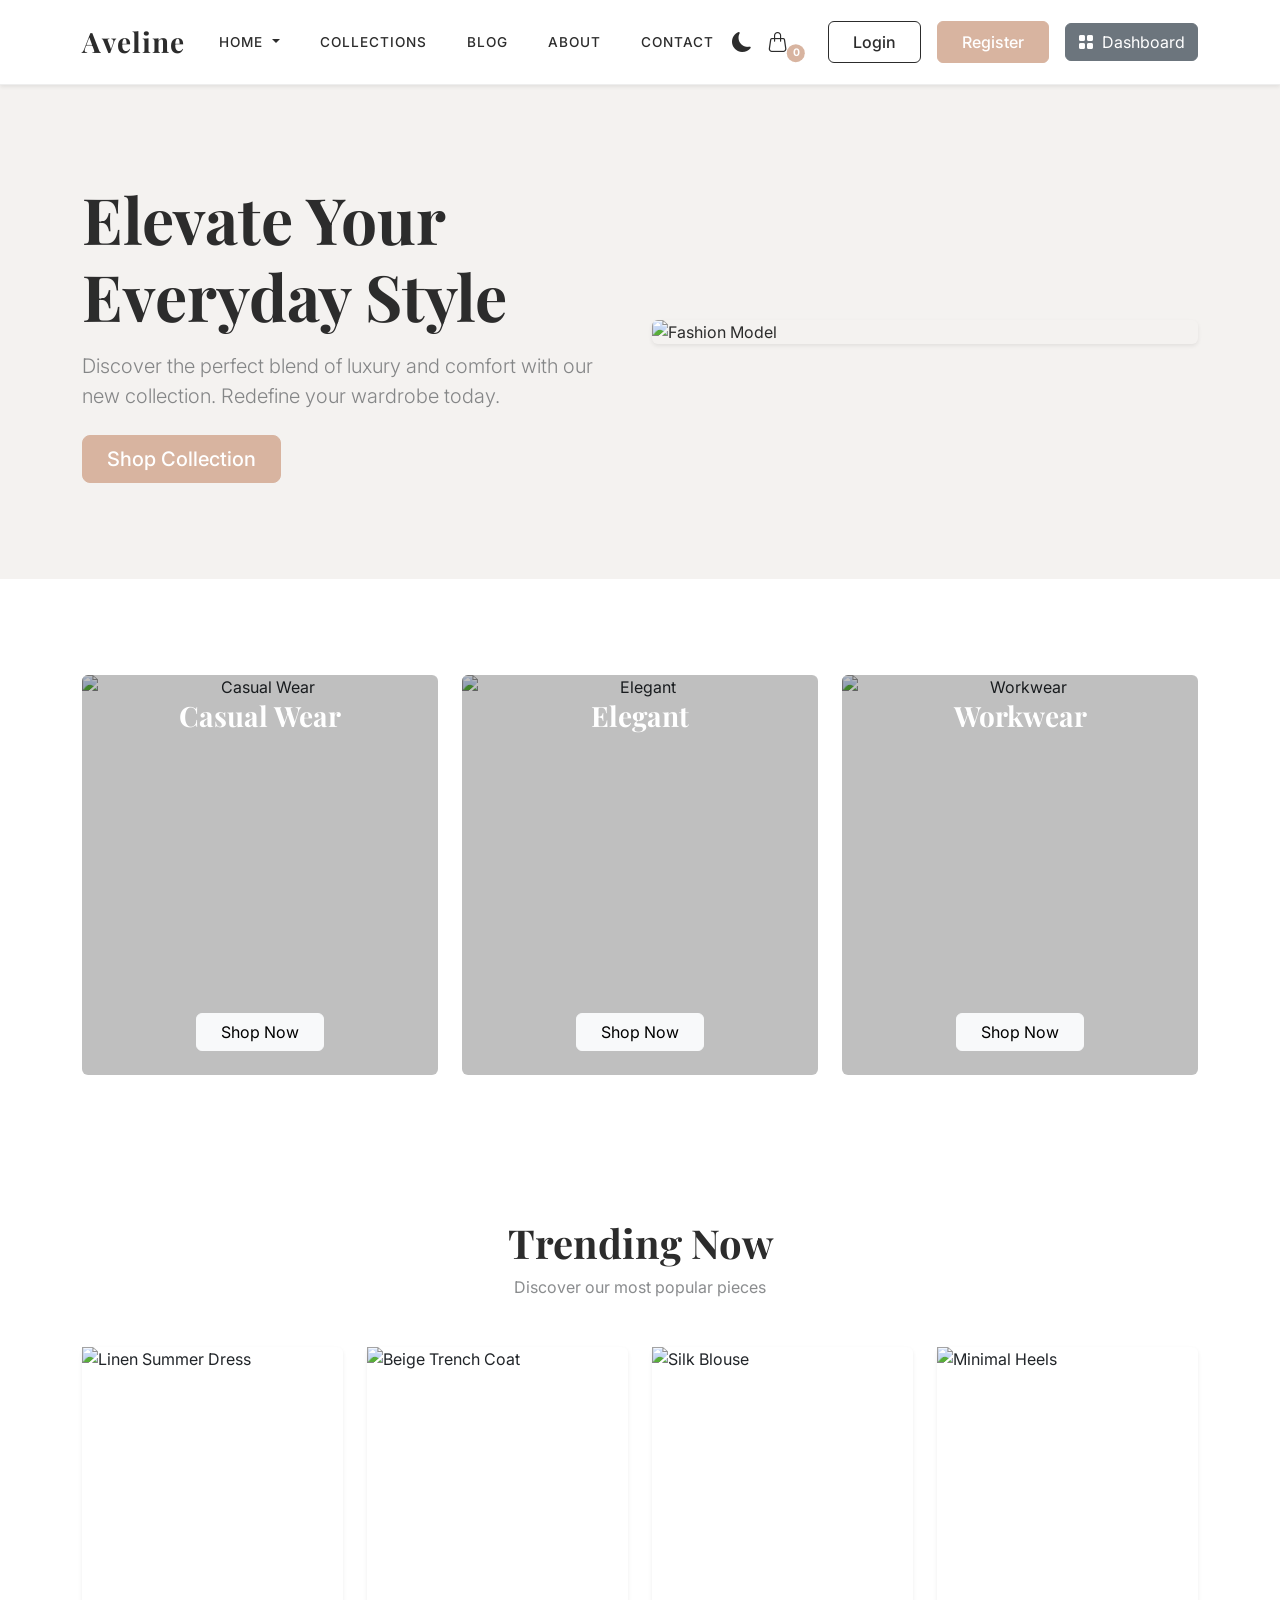
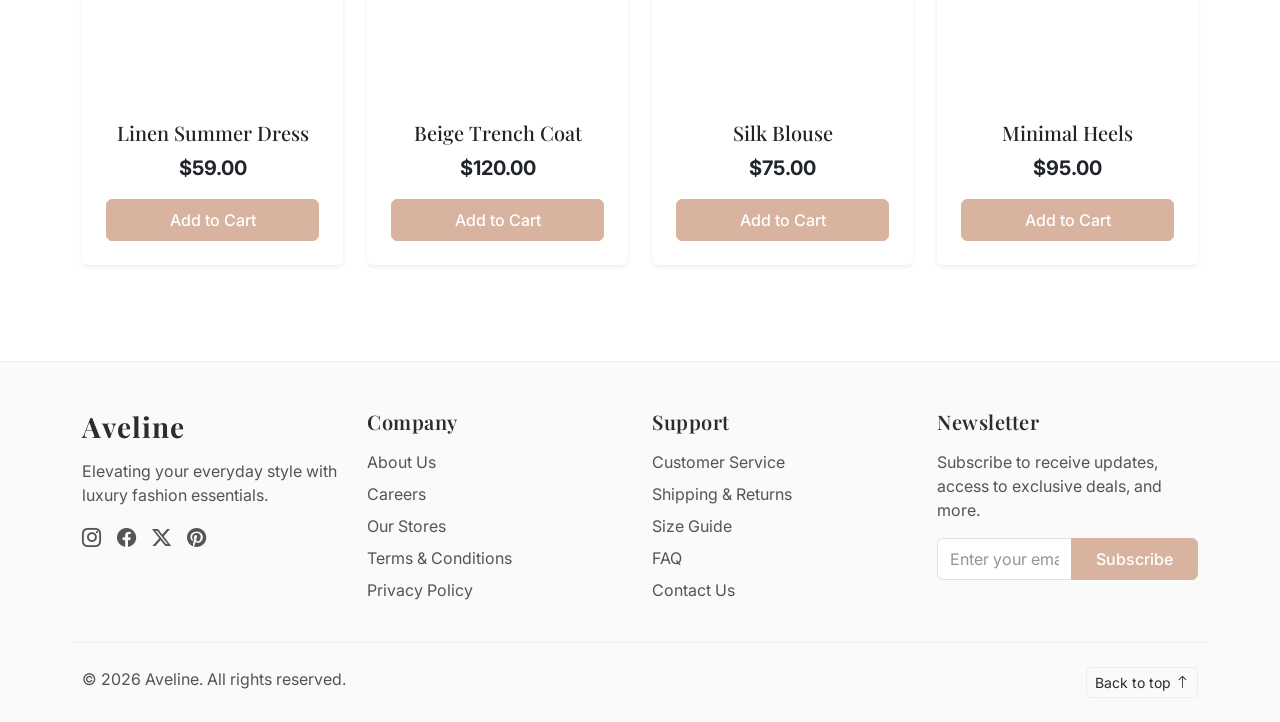
==== index.html @ f607dd6e "first commit" ====
<!DOCTYPE html>
<html lang="en">

<head>
    <meta charset="UTF-8">
    <meta name="viewport" content="width=device-width, initial-scale=1.0">
    <title>Aveline | Luxury Fashion</title>

    <!-- Google Fonts -->
    <link rel="preconnect" href="https://fonts.googleapis.com">
    <link rel="preconnect" href="https://fonts.gstatic.com" crossorigin>
    <link
        href="https://fonts.googleapis.com/css2?family=Playfair+Display:wght@400;600;700&family=Inter:wght@300;400;500;600&display=swap"
        rel="stylesheet">

    <!-- Bootstrap 5 CSS -->
    <link href="https://cdn.jsdelivr.net/npm/bootstrap@5.3.2/dist/css/bootstrap.min.css" rel="stylesheet">
    <!-- Bootstrap Icons -->
    <link rel="stylesheet" href="https://cdn.jsdelivr.net/npm/bootstrap-icons@1.11.1/font/bootstrap-icons.css">

    <!-- Custom CSS -->
    <link rel="stylesheet" href="assets/css/style.css">
</head>

<body>
    <!-- Offcanvas Menu (Mobile) -->
    <div class="offcanvas offcanvas-start" tabindex="-1" id="mobileMenu" aria-labelledby="mobileMenuLabel">
        <div class="offcanvas-header">
            <h5 class="offcanvas-title logo-text" id="mobileMenuLabel">Aveline</h5>
            <button type="button" class="btn-close offcanvas-close-btn" data-bs-dismiss="offcanvas"
                aria-label="Close"></button>
        </div>
        <div class="offcanvas-body">
            <ul class="navbar-nav mb-4">
                <li class="nav-item dropdown">
                    <a class="nav-link dropdown-toggle" href="#" id="homeDropdownMobile" role="button"
                        data-bs-toggle="dropdown" aria-expanded="false">
                        Home
                    </a>
                    <ul class="dropdown-menu border-0 shadow-sm" aria-labelledby="homeDropdownMobile">
                        <li><a class="dropdown-item" href="index.html">Home 1</a></li>
                        <li><a class="dropdown-item" href="home-2.html">Home 2</a></li>
                    </ul>
                </li>
                <li class="nav-item"><a class="nav-link" href="services.html">Collections</a></li>
                <li class="nav-item"><a class="nav-link" href="blog.html">Blog</a></li>
                <li class="nav-item"><a class="nav-link" href="about.html">About</a></li>
                <li class="nav-item"><a class="nav-link" href="contact.html">Contact</a></li>
            </ul>
            <div class="d-flex flex-column gap-3">
                <a href="login.html" class="btn btn-outline-primary w-100">Login</a>
                <a href="register.html" class="btn btn-primary w-100">Register</a>
                <a href="dashboard.html" class="btn btn-secondary w-100 mt-2"><i
                        class="bi bi-grid-fill me-2"></i>Dashboard</a>
            </div>
        </div>
    </div>

    <!-- Header System -->
    <header class="header-nav shadow-sm sticky-top">
        <!-- Desktop Navbar -->
        <nav class="navbar navbar-expand-lg d-none d-lg-flex py-3">
            <div class="container">
                <a class="navbar-brand logo-text" href="index.html">Aveline</a>

                <div class="collapse navbar-collapse justify-content-center">
                    <ul class="navbar-nav gap-4">
                        <li class="nav-item dropdown">
                            <a class="nav-link dropdown-toggle" href="#" id="homeDropdownDesktop" role="button"
                                data-bs-toggle="dropdown" aria-expanded="false">
                                Home
                            </a>
                            <ul class="dropdown-menu border-0 shadow-sm" aria-labelledby="homeDropdownDesktop">
                                <li><a class="dropdown-item" href="index.html">Home 1</a></li>
                                <li><a class="dropdown-item" href="home-2.html">Home 2</a></li>
                            </ul>
                        </li>
                        <li class="nav-item"><a class="nav-link" href="services.html">Collections</a></li>
                        <li class="nav-item"><a class="nav-link" href="blog.html">Blog</a></li>
                        <li class="nav-item"><a class="nav-link" href="about.html">About</a></li>
                        <li class="nav-item"><a class="nav-link" href="contact.html">Contact</a></li>
                    </ul>
                </div>

                <div class="nav-actions d-flex align-items-center gap-3">
                    <button class="btn theme-toggle-btn" aria-label="Toggle Theme">
                        <i class="bi bi-moon-fill dark-icon"></i>
                        <i class="bi bi-sun-fill light-icon" style="display:none;"></i>
                    </button>
                    <div class="dropdown">
                        <a href="#" class="position-relative text-decoration-none cart-icon pe-2"
                            data-bs-toggle="dropdown" aria-expanded="false" id="desktopCartDropdown">
                            <i class="bi bi-handbag fs-5"></i>
                            <span
                                class="position-absolute top-100 start-100 translate-middle badge rounded-pill cart-badge cart-count">0</span>
                        </a>
                        <ul class="dropdown-menu dropdown-menu-end p-3 cart-dropdown-menu shadow-sm"
                            aria-labelledby="desktopCartDropdown">
                            <li>
                                <div class="cart-items-container">
                                    <p class="text-center text-muted my-2">Your cart is empty.</p>
                                </div>
                            </li>
                            <li>
                                <hr class="dropdown-divider">
                            </li>
                            <li class="d-flex justify-content-between fw-bold mb-3">
                                <span>Total:</span>
                                <span class="cart-total-price">$0.00</span>
                            </li>
                            <li>
                                <button class="btn btn-primary w-100 simulate-checkout-btn">Simulate Checkout</button>
                            </li>
                        </ul>
                    </div>
                    <a href="login.html" class="btn btn-outline-primary ms-3">Login</a>
                    <a href="register.html" class="btn btn-primary">Register</a>
                    <a href="dashboard.html" class="btn btn-secondary d-flex align-items-center"><i
                            class="bi bi-grid-fill me-2"></i>Dashboard</a>
                </div>
            </div>
        </nav>

        <!-- Mobile Navbar -->
        <nav class="navbar d-flex d-lg-none py-2 px-3">
            <div class="container-fluid px-0">
                <button class="navbar-toggler custom-toggler border-0 px-0" type="button" data-bs-toggle="offcanvas"
                    data-bs-target="#mobileMenu" aria-controls="mobileMenu">
                    <span class="navbar-toggler-icon"></span>
                </button>

                <a class="navbar-brand logo-text mx-auto" href="index.html">Aveline</a>

                <div class="nav-actions d-flex align-items-center gap-3">
                    <button class="btn theme-toggle-btn p-0" aria-label="Toggle Theme">
                        <i class="bi bi-moon-fill dark-icon"></i>
                        <i class="bi bi-sun-fill light-icon" style="display:none;"></i>
                    </button>
                    <div class="dropdown">
                        <a href="#" class="position-relative text-decoration-none cart-icon" data-bs-toggle="dropdown"
                            aria-expanded="false" id="mobileCartDropdown">
                            <i class="bi bi-handbag fs-5"></i>
                            <span
                                class="position-absolute top-100 start-100 translate-middle badge rounded-pill cart-badge cart-count">0</span>
                        </a>
                        <ul class="dropdown-menu dropdown-menu-end p-3 cart-dropdown-menu shadow-sm position-absolute"
                            aria-labelledby="mobileCartDropdown">
                            <li>
                                <div class="cart-items-container">
                                    <p class="text-center text-muted my-2">Your cart is empty.</p>
                                </div>
                            </li>
                            <li>
                                <hr class="dropdown-divider">
                            </li>
                            <li class="d-flex justify-content-between fw-bold mb-3">
                                <span>Total:</span>
                                <span class="cart-total-price">$0.00</span>
                            </li>
                            <li>
                                <button class="btn btn-primary w-100 simulate-checkout-btn">Simulate Checkout</button>
                            </li>
                        </ul>
                    </div>
                </div>
            </div>
        </nav>
    </header>

    <!-- Main Content -->
    <main>
        <!-- Checkout Alert -->
        <div id="checkoutAlert"
            class="alert alert-success alert-dismissible fade d-none position-fixed top-0 start-50 translate-middle-x mt-3 shadow-sm checkout-alert"
            role="alert">
            Order placed successfully!
            <button type="button" class="btn-close alert-close-btn" aria-label="Close"></button>
        </div>

        <!-- Hero Section -->
        <section class="hero-section py-5 mb-5">
            <div class="container">
                <div class="row align-items-center py-5">
                    <div class="col-lg-6 mb-5 mb-lg-0 text-center text-lg-start">
                        <h1 class="display-3 fw-bold mb-3">Elevate Your Everyday Style</h1>
                        <p class="lead mb-4 text-muted">Discover the perfect blend of luxury and comfort with our new
                            collection. Redefine your wardrobe today.</p>
                        <a href="#" class="btn btn-primary btn-lg px-4 py-2">Shop Collection</a>
                    </div>
                    <div class="col-lg-6">
                        <img src="https://images.unsplash.com/photo-1490481651871-ab68de25d43d?ixlib=rb-4.0.3&auto=format&fit=crop&w=800&q=80"
                            alt="Fashion Model" class="img-fluid rounded shadow-sm mx-auto hero-img">
                    </div>
                </div>
            </div>
        </section>

        <!-- Categories Section -->
        <section class="categories-section py-5 mb-5">
            <div class="container">
                <div class="row g-4">
                    <div class="col-md-4">
                        <div
                            class="card h-100 border-0 category-card overflow-hidden text-center category-item position-relative">
                            <img src="https://images.unsplash.com/photo-1515886657613-9f3515b0c78f?ixlib=rb-4.0.3&auto=format&fit=crop&w=600&q=80"
                                class="card-img-top rounded-0 category-img" alt="Casual Wear">
                            <div
                                class="card-body p-4 d-flex flex-column justify-content-center align-items-center position-absolute top-0 start-0 w-100 h-100 category-overlay">
                                <h3 class="card-title text-white mb-3 fw-bold">Casual Wear</h3>
                                <a href="#" class="btn btn-light mt-auto mx-auto px-4 btn-hover-scale">Shop Now</a>
                            </div>
                        </div>
                    </div>
                    <div class="col-md-4">
                        <div
                            class="card h-100 border-0 category-card overflow-hidden text-center category-item position-relative">
                            <img src="https://images.unsplash.com/photo-1539008835657-9e8e9680c956?ixlib=rb-4.0.3&auto=format&fit=crop&w=600&q=80"
                                class="card-img-top rounded-0 category-img" alt="Elegant">
                            <div
                                class="card-body p-4 d-flex flex-column justify-content-center align-items-center position-absolute top-0 start-0 w-100 h-100 category-overlay">
                                <h3 class="card-title text-white mb-3 fw-bold">Elegant</h3>
                                <a href="#" class="btn btn-light mt-auto mx-auto px-4 btn-hover-scale">Shop Now</a>
                            </div>
                        </div>
                    </div>
                    <div class="col-md-4">
                        <div
                            class="card h-100 border-0 category-card overflow-hidden text-center category-item position-relative">
                            <img src="https://images.unsplash.com/photo-1548624149-f9b1859aa7d0?ixlib=rb-4.0.3&auto=format&fit=crop&w=600&q=80"
                                class="card-img-top rounded-0 category-img" alt="Workwear">
                            <div
                                class="card-body p-4 d-flex flex-column justify-content-center align-items-center position-absolute top-0 start-0 w-100 h-100 category-overlay">
                                <h3 class="card-title text-white mb-3 fw-bold">Workwear</h3>
                                <a href="#" class="btn btn-light mt-auto mx-auto px-4 btn-hover-scale">Shop Now</a>
                            </div>
                        </div>
                    </div>
                </div>
            </div>
        </section>

        <!-- Featured Products Section -->
        <section class="featured-products py-5 mb-5">
            <div class="container">
                <div class="text-center mb-5">
                    <h2 class="display-6 fw-bold">Trending Now</h2>
                    <p class="text-muted">Discover our most popular pieces</p>
                </div>
                <div class="row g-4">
                    <!-- Product 1 -->
                    <div class="col-sm-6 col-lg-3">
                        <div class="card h-100 border-0 shadow-sm product-card">
                            <div class="position-relative overflow-hidden">
                                <img src="https://images.unsplash.com/photo-1550639525-c97d455acf70?ixlib=rb-4.0.3&auto=format&fit=crop&w=600&q=80"
                                    class="card-img-top rounded-0 product-img" alt="Linen Summer Dress">
                            </div>
                            <div class="card-body text-center p-4">
                                <h5 class="card-title fs-5 mb-2">Linen Summer Dress</h5>
                                <p class="card-text fw-bold mb-3 fs-5">$59.00</p>
                                <button class="btn btn-primary w-100 add-to-cart-btn" data-id="p1"
                                    data-name="Linen Summer Dress" data-price="59"
                                    data-img="https://images.unsplash.com/photo-1550639525-c97d455acf70?ixlib=rb-4.0.3&auto=format&fit=crop&w=100&q=80">Add
                                    to Cart</button>
                            </div>
                        </div>
                    </div>
                    <!-- Product 2 -->
                    <div class="col-sm-6 col-lg-3">
                        <div class="card h-100 border-0 shadow-sm product-card">
                            <div class="position-relative overflow-hidden">
                                <img src="https://images.unsplash.com/photo-1591047139829-d91aecb6caea?ixlib=rb-4.0.3&auto=format&fit=crop&w=600&q=80"
                                    class="card-img-top rounded-0 product-img" alt="Beige Trench Coat">
                            </div>
                            <div class="card-body text-center p-4">
                                <h5 class="card-title fs-5 mb-2">Beige Trench Coat</h5>
                                <p class="card-text fw-bold mb-3 fs-5">$120.00</p>
                                <button class="btn btn-primary w-100 add-to-cart-btn" data-id="p2"
                                    data-name="Beige Trench Coat" data-price="120"
                                    data-img="https://images.unsplash.com/photo-1591047139829-d91aecb6caea?ixlib=rb-4.0.3&auto=format&fit=crop&w=100&q=80">Add
                                    to Cart</button>
                            </div>
                        </div>
                    </div>
                    <!-- Product 3 -->
                    <div class="col-sm-6 col-lg-3">
                        <div class="card h-100 border-0 shadow-sm product-card">
                            <div class="position-relative overflow-hidden">
                                <img src="https://images.unsplash.com/photo-1564584217132-2271feaeb3c5?ixlib=rb-4.0.3&auto=format&fit=crop&w=600&q=80"
                                    class="card-img-top rounded-0 product-img" alt="Silk Blouse">
                            </div>
                            <div class="card-body text-center p-4">
                                <h5 class="card-title fs-5 mb-2">Silk Blouse</h5>
                                <p class="card-text fw-bold mb-3 fs-5">$75.00</p>
                                <button class="btn btn-primary w-100 add-to-cart-btn" data-id="p3"
                                    data-name="Silk Blouse" data-price="75"
                                    data-img="https://images.unsplash.com/photo-1564584217132-2271feaeb3c5?ixlib=rb-4.0.3&auto=format&fit=crop&w=100&q=80">Add
                                    to Cart</button>
                            </div>
                        </div>
                    </div>
                    <!-- Product 4 -->
                    <div class="col-sm-6 col-lg-3">
                        <div class="card h-100 border-0 shadow-sm product-card">
                            <div class="position-relative overflow-hidden">
                                <img src="https://images.unsplash.com/photo-1543163521-1bf539c55dd2?ixlib=rb-4.0.3&auto=format&fit=crop&w=600&q=80"
                                    class="card-img-top rounded-0 product-img" alt="Minimal Heels">
                            </div>
                            <div class="card-body text-center p-4">
                                <h5 class="card-title fs-5 mb-2">Minimal Heels</h5>
                                <p class="card-text fw-bold mb-3 fs-5">$95.00</p>
                                <button class="btn btn-primary w-100 add-to-cart-btn" data-id="p4"
                                    data-name="Minimal Heels" data-price="95"
                                    data-img="https://images.unsplash.com/photo-1543163521-1bf539c55dd2?ixlib=rb-4.0.3&auto=format&fit=crop&w=100&q=80">Add
                                    to Cart</button>
                            </div>
                        </div>
                    </div>
                </div>
            </div>
        </section>
    </main>

    <!-- Footer -->
    <footer class="site-footer pt-5 pb-4">
        <div class="container">
            <div class="row gy-4 mb-4">
                <!-- Brand + Social -->
                <div class="col-12 col-md-6 col-lg-3">
                    <h3 class="logo-text mb-3">Aveline</h3>
                    <p class="mb-3 footer-text">Elevating your everyday style with luxury fashion essentials.</p>
                    <div class="d-flex gap-3 social-links">
                        <a href="#"><i class="bi bi-instagram"></i></a>
                        <a href="#"><i class="bi bi-facebook"></i></a>
                        <a href="#"><i class="bi bi-twitter-x"></i></a>
                        <a href="#"><i class="bi bi-pinterest"></i></a>
                    </div>
                </div>

                <!-- Company Links -->
                <div class="col-12 col-md-6 col-lg-3">
                    <h5 class="footer-heading mb-3">Company</h5>
                    <ul class="list-unstyled footer-links">
                        <li class="mb-2"><a href="#">About Us</a></li>
                        <li class="mb-2"><a href="#">Careers</a></li>
                        <li class="mb-2"><a href="#">Our Stores</a></li>
                        <li class="mb-2"><a href="#">Terms & Conditions</a></li>
                        <li class="mb-2"><a href="#">Privacy Policy</a></li>
                    </ul>
                </div>

                <!-- Support Links -->
                <div class="col-12 col-md-6 col-lg-3">
                    <h5 class="footer-heading mb-3">Support</h5>
                    <ul class="list-unstyled footer-links">
                        <li class="mb-2"><a href="#">Customer Service</a></li>
                        <li class="mb-2"><a href="#">Shipping & Returns</a></li>
                        <li class="mb-2"><a href="#">Size Guide</a></li>
                        <li class="mb-2"><a href="#">FAQ</a></li>
                        <li class="mb-2"><a href="#">Contact Us</a></li>
                    </ul>
                </div>

                <!-- Newsletter Form -->
                <div class="col-12 col-md-6 col-lg-3">
                    <h5 class="footer-heading mb-3">Newsletter</h5>
                    <p class="footer-text mb-3">Subscribe to receive updates, access to exclusive deals, and more.</p>
                    <form class="newsletter-form" onsubmit="event.preventDefault();">
                        <div class="input-group mb-3">
                            <input type="email" class="form-control" placeholder="Enter your email" required>
                            <button class="btn btn-primary" type="submit">Subscribe</button>
                        </div>
                    </form>
                </div>
            </div>

            <div class="row mt-4 pt-4 footer-bottom">
                <div class="col-md-6 text-center text-md-start mb-3 mb-md-0">
                    <p class="mb-0 footer-text">&copy; 2026 Aveline. All rights reserved.</p>
                </div>
                <div class="col-md-6 text-center text-md-end">
                    <button class="btn btn-sm btn-outline-secondary back-to-top" id="backToTop">
                        Back to top <i class="bi bi-arrow-up"></i>
                    </button>
                </div>
            </div>
        </div>
    </footer>

    <!-- Bootstrap 5 JS Bundle -->
    <script src="https://cdn.jsdelivr.net/npm/bootstrap@5.3.2/dist/js/bootstrap.bundle.min.js"></script>
    <!-- Custom JS -->
    <script src="assets/js/main.js"></script>
</body>

</html>
---- assets/css/style.css ----
/* Base Variables */
:root {
    --primary: #d8b4a0;
    --secondary: #2c2c2c;
    --tertiary: #f4f2f0;
    --bg-color: #ffffff;
    --text-color: #2c2c2c;
    --card-bg: #ffffff;

    /* Additional custom variables for UI elements */
    --input-bg: #ffffff;
    --input-border: #e0e0e0;
    --footer-bg: #fafafa;
    --footer-border: #eeeeee;
    --border-color: #eeeeee;
}

/* Dark Mode Variables */
body.dark-mode {
    --bg-color: #1e1e1e;
    --text-color: #f5f5f5;
    --card-bg: #2a2a2a;

    /* Overrides for dark mode UI elements */
    --input-bg: #2a2a2a;
    --input-border: #444444;
    --footer-bg: #141414;
    --footer-border: #2a2a2a;
    --border-color: #333333;
}

/* Global Styles */
body {
    background-color: var(--bg-color);
    color: var(--text-color);
    font-family: 'Inter', sans-serif;
    transition: background-color 0.3s ease, color 0.3s ease;
    -webkit-font-smoothing: antialiased;
}

h1,
h2,
h3,
h4,
h5,
h6,
.logo-text {
    font-family: 'Playfair Display', serif;
    color: var(--text-color);
    transition: color 0.3s ease;
}

img {
    display: block;
    max-width: 100%;
    height: auto;
}

a {
    color: var(--text-color);
    text-decoration: none;
    transition: color 0.3s ease;
}

a:hover {
    color: var(--primary);
}

/* Typography & Colors fixes */
.text-muted {
    color: var(--text-color);
    opacity: 0.7;
}

/* Header & Navigation */
.header-nav {
    background-color: var(--bg-color);
    border-bottom: 1px solid var(--border-color);
    transition: background-color 0.3s ease, border-color 0.3s ease;
}

.logo-text {
    font-size: 1.75rem;
    font-weight: 700;
    letter-spacing: 1px;
}

.nav-link {
    color: var(--text-color);
    font-weight: 500;
    text-transform: uppercase;
    font-size: 0.85rem;
    letter-spacing: 1px;
    transition: color 0.3s ease;
}

.nav-link:hover,
.nav-link:focus {
    color: var(--primary);
}

.theme-toggle-btn {
    color: var(--text-color);
    border: none;
    background: transparent;
    font-size: 1.25rem;
    display: flex;
    align-items: center;
    justify-content: center;
    padding: 0;
}

.theme-toggle-btn:hover {
    color: var(--primary);
}

.cart-icon {
    color: var(--text-color);
}

/* Custom Overrides for Bootstrap Primary variations safely */
body .cart-badge {
    background-color: var(--primary);
    color: #ffffff;
    font-size: 0.65rem;
    padding: 0.35em 0.55em;
    transform: translateY(-50%);
}

/* Offcanvas */
.offcanvas {
    background-color: var(--bg-color);
    color: var(--text-color);
    transition: background-color 0.3s ease, color 0.3s ease;
}

/* Toggle correct filter for close buttons manually since invert() on images is not allowed by instruction:
   "Do NOT use filter: invert(). Do NOT invert images." 
   Wait, the instruction says "Do NOT use filter: invert()". 
   So I will use CSS data-bs-theme property or custom drawn icons instead.
   Actually, Bootstrap allows applying color via text for SVGs, or we can just use CSS to style it. */
.offcanvas-close-btn {
    background: transparent url("data:image/svg+xml,%3csvg xmlns='http://www.w3.org/2000/svg' viewBox='0 0 16 16' fill='%232c2c2c'%3e%3cpath d='M.293.293a1 1 0 011.414 0L8 6.586 14.293.293a1 1 0 111.414 1.414L9.414 8l6.293 6.293a1 1 0 01-1.414 1.414L8 9.414l-6.293 6.293a1 1 0 01-1.414-1.414L6.586 8 .293 1.707a1 1 0 010-1.414z'/%3e%3c/svg%3e") center/1em auto no-repeat;
    opacity: 0.5;
}

body.dark-mode .offcanvas-close-btn {
    background: transparent url("data:image/svg+xml,%3csvg xmlns='http://www.w3.org/2000/svg' viewBox='0 0 16 16' fill='%23f5f5f5'%3e%3cpath d='M.293.293a1 1 0 011.414 0L8 6.586 14.293.293a1 1 0 111.414 1.414L9.414 8l6.293 6.293a1 1 0 01-1.414 1.414L8 9.414l-6.293 6.293a1 1 0 01-1.414-1.414L6.586 8 .293 1.707a1 1 0 010-1.414z'/%3e%3c/svg%3e") center/1em auto no-repeat;
    opacity: 0.8;
}

.custom-toggler .navbar-toggler-icon {
    background-image: url("data:image/svg+xml,%3csvg xmlns='http://www.w3.org/2000/svg' viewBox='0 0 30 30'%3e%3cpath stroke='rgba(44, 44, 44, 1)' stroke-linecap='round' stroke-miterlimit='10' stroke-width='2' d='M4 7h22M4 15h22M4 23h22'/%3e%3c/svg%3e");
}

body.dark-mode .custom-toggler .navbar-toggler-icon {
    background-image: url("data:image/svg+xml,%3csvg xmlns='http://www.w3.org/2000/svg' viewBox='0 0 30 30'%3e%3cpath stroke='rgba(245, 245, 245, 1)' stroke-linecap='round' stroke-miterlimit='10' stroke-width='2' d='M4 7h22M4 15h22M4 23h22'/%3e%3c/svg%3e");
}

/* Buttons */
body .btn-primary {
    background-color: var(--primary);
    border-color: var(--primary);
    color: #ffffff;
    font-weight: 500;
    padding: 0.5rem 1.5rem;
    transition: all 0.3s ease;
}

body .btn-primary:hover,
body .btn-primary:focus {
    background-color: #c49d87;
    border-color: #c49d87;
    color: #ffffff;
}

body .btn-outline-primary {
    color: var(--text-color);
    border-color: var(--text-color);
    font-weight: 500;
    padding: 0.5rem 1.5rem;
    transition: all 0.3s ease;
}

body .btn-outline-primary:hover,
body .btn-outline-primary:focus {
    background-color: var(--text-color);
    color: var(--bg-color);
    border-color: var(--text-color);
}

body .btn-outline-secondary {
    color: var(--text-color);
    border-color: var(--border-color);
    transition: all 0.3s ease;
}

body .btn-outline-secondary:hover {
    background-color: var(--border-color);
    color: var(--text-color);
}

/* Cards */
.card {
    background-color: var(--card-bg);
    border-color: var(--border-color);
    transition: background-color 0.3s ease, border-color 0.3s ease;
}

/* Footer */
.site-footer {
    background-color: var(--footer-bg);
    border-top: 1px solid var(--footer-border);
    transition: background-color 0.3s ease, border-color 0.3s ease;
}

.footer-heading {
    font-weight: 600;
    letter-spacing: 0.5px;
}

.footer-links a {
    color: var(--text-color);
    opacity: 0.8;
}

.footer-links a:hover {
    opacity: 1;
    color: var(--primary);
}

.footer-text {
    opacity: 0.8;
}

.social-links a {
    font-size: 1.2rem;
    color: var(--text-color);
    opacity: 0.8;
    transition: opacity 0.3s ease, color 0.3s ease;
}

.social-links a:hover {
    opacity: 1;
    color: var(--primary);
}

.newsletter-form .form-control {
    background-color: var(--input-bg);
    border-color: var(--input-border);
    color: var(--text-color);
    transition: background-color 0.3s ease, border-color 0.3s ease, color 0.3s ease;
}

.newsletter-form .form-control:focus {
    box-shadow: none;
    border-color: var(--primary);
}

.newsletter-form .form-control::placeholder {
    color: var(--text-color);
    opacity: 0.5;
}

.footer-bottom {
    border-top: 1px solid var(--border-color);
}

/* Extended Sections (Index) */
.hero-section {
    background-color: var(--tertiary);
}

.hero-img {
    max-height: 500px;
    width: 100%;
    object-fit: cover;
}

.category-img {
    height: 400px;
    object-fit: cover;
}

.category-overlay {
    background: rgba(0, 0, 0, 0.25);
}

.product-img {
    height: 350px;
    object-fit: cover;
}

.cart-dropdown-menu {
    width: 320px;
}

.cart-items-container {
    max-height: 250px;
    overflow-y: auto;
}

.cart-item-img {
    width: 50px;
    height: 50px;
    object-fit: cover;
}

.btn-hover-scale {
    transition: transform 0.3s ease;
}

.btn-hover-scale:hover {
    transform: scale(1.05);
}

.category-item img {
    transition: transform 0.5s ease;
}

.category-item:hover img {
    transform: scale(1.05);
}

.product-card img {
    transition: transform 0.5s ease;
}

.product-card:hover img {
    transform: scale(1.05);
}
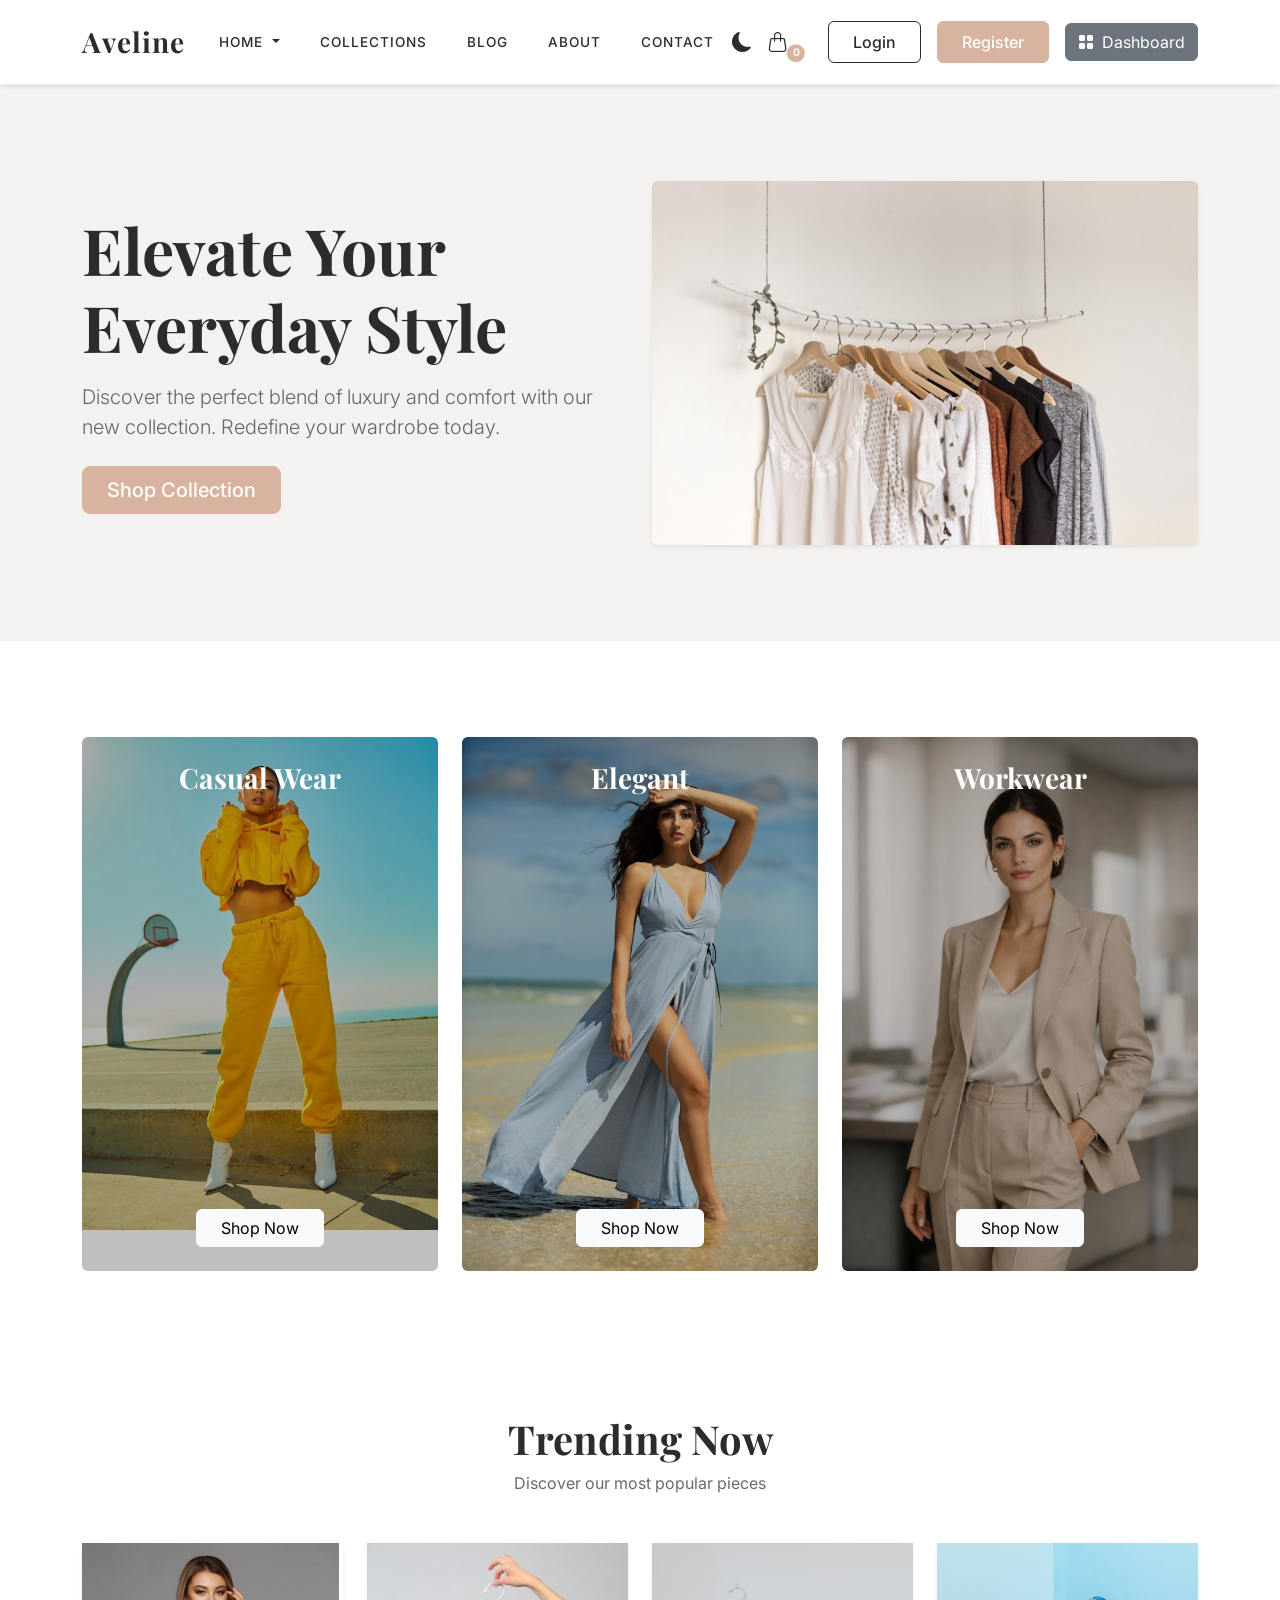
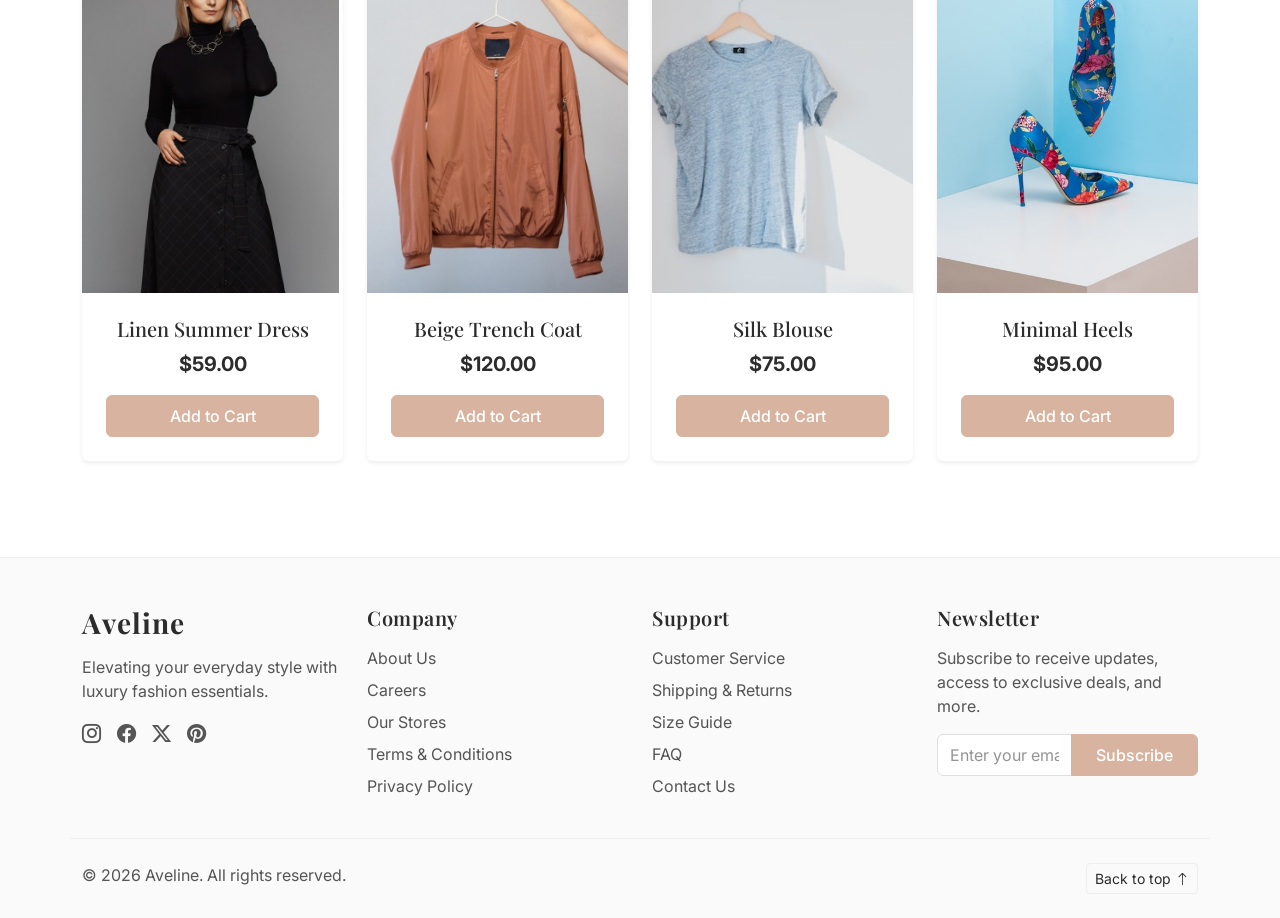
==== commit 8e75481d: "second" ====
--- a/index.html
+++ b/index.html
@@ -188,8 +188,8 @@
                         <a href="#" class="btn btn-primary btn-lg px-4 py-2">Shop Collection</a>
                     </div>
                     <div class="col-lg-6">
-                        <img src="https://images.unsplash.com/photo-1490481651871-ab68de25d43d?ixlib=rb-4.0.3&auto=format&fit=crop&w=800&q=80"
-                            alt="Fashion Model" class="img-fluid rounded shadow-sm mx-auto hero-img">
+                        <img src="assets/images/homehero.jpg" alt="Fashion Model"
+                            class="img-fluid rounded shadow-sm mx-auto hero-img">
                     </div>
                 </div>
             </div>
@@ -202,8 +202,7 @@
                     <div class="col-md-4">
                         <div
                             class="card h-100 border-0 category-card overflow-hidden text-center category-item position-relative">
-                            <img src="https://images.unsplash.com/photo-1515886657613-9f3515b0c78f?ixlib=rb-4.0.3&auto=format&fit=crop&w=600&q=80"
-                                class="card-img-top rounded-0 category-img" alt="Casual Wear">
+                            <img src="assets/images/home-1.jpg" alt="Casual Wear">
                             <div
                                 class="card-body p-4 d-flex flex-column justify-content-center align-items-center position-absolute top-0 start-0 w-100 h-100 category-overlay">
                                 <h3 class="card-title text-white mb-3 fw-bold">Casual Wear</h3>
@@ -214,8 +213,7 @@
                     <div class="col-md-4">
                         <div
                             class="card h-100 border-0 category-card overflow-hidden text-center category-item position-relative">
-                            <img src="https://images.unsplash.com/photo-1539008835657-9e8e9680c956?ixlib=rb-4.0.3&auto=format&fit=crop&w=600&q=80"
-                                class="card-img-top rounded-0 category-img" alt="Elegant">
+                            <img src="assets/images/home-2.jpg" alt="Elegant">
                             <div
                                 class="card-body p-4 d-flex flex-column justify-content-center align-items-center position-absolute top-0 start-0 w-100 h-100 category-overlay">
                                 <h3 class="card-title text-white mb-3 fw-bold">Elegant</h3>
@@ -226,8 +224,7 @@
                     <div class="col-md-4">
                         <div
                             class="card h-100 border-0 category-card overflow-hidden text-center category-item position-relative">
-                            <img src="https://images.unsplash.com/photo-1548624149-f9b1859aa7d0?ixlib=rb-4.0.3&auto=format&fit=crop&w=600&q=80"
-                                class="card-img-top rounded-0 category-img" alt="Workwear">
+                            <img src="assets/images/home-3.jpg" alt="Workwear">
                             <div
                                 class="card-body p-4 d-flex flex-column justify-content-center align-items-center position-absolute top-0 start-0 w-100 h-100 category-overlay">
                                 <h3 class="card-title text-white mb-3 fw-bold">Workwear</h3>
@@ -251,15 +248,14 @@
                     <div class="col-sm-6 col-lg-3">
                         <div class="card h-100 border-0 shadow-sm product-card">
                             <div class="position-relative overflow-hidden">
-                                <img src="https://images.unsplash.com/photo-1550639525-c97d455acf70?ixlib=rb-4.0.3&auto=format&fit=crop&w=600&q=80"
-                                    class="card-img-top rounded-0 product-img" alt="Linen Summer Dress">
+                                <img src="assets/images/home-4.jpg" alt="Linen Summer Dress" class="product-img">
                             </div>
                             <div class="card-body text-center p-4">
                                 <h5 class="card-title fs-5 mb-2">Linen Summer Dress</h5>
                                 <p class="card-text fw-bold mb-3 fs-5">$59.00</p>
                                 <button class="btn btn-primary w-100 add-to-cart-btn" data-id="p1"
                                     data-name="Linen Summer Dress" data-price="59"
-                                    data-img="https://images.unsplash.com/photo-1550639525-c97d455acf70?ixlib=rb-4.0.3&auto=format&fit=crop&w=100&q=80">Add
+                                    data-img="assets/images/home-4.jpg">Add
                                     to Cart</button>
                             </div>
                         </div>
@@ -268,15 +264,14 @@
                     <div class="col-sm-6 col-lg-3">
                         <div class="card h-100 border-0 shadow-sm product-card">
                             <div class="position-relative overflow-hidden">
-                                <img src="https://images.unsplash.com/photo-1591047139829-d91aecb6caea?ixlib=rb-4.0.3&auto=format&fit=crop&w=600&q=80"
-                                    class="card-img-top rounded-0 product-img" alt="Beige Trench Coat">
+                                <img src="assets/images/home-5.jpg" alt="Beige Trench Coat" class="product-img">
                             </div>
                             <div class="card-body text-center p-4">
                                 <h5 class="card-title fs-5 mb-2">Beige Trench Coat</h5>
                                 <p class="card-text fw-bold mb-3 fs-5">$120.00</p>
                                 <button class="btn btn-primary w-100 add-to-cart-btn" data-id="p2"
                                     data-name="Beige Trench Coat" data-price="120"
-                                    data-img="https://images.unsplash.com/photo-1591047139829-d91aecb6caea?ixlib=rb-4.0.3&auto=format&fit=crop&w=100&q=80">Add
+                                    data-img="assets/images/home-5.jpg">Add
                                     to Cart</button>
                             </div>
                         </div>
@@ -285,15 +280,13 @@
                     <div class="col-sm-6 col-lg-3">
                         <div class="card h-100 border-0 shadow-sm product-card">
                             <div class="position-relative overflow-hidden">
-                                <img src="https://images.unsplash.com/photo-1564584217132-2271feaeb3c5?ixlib=rb-4.0.3&auto=format&fit=crop&w=600&q=80"
-                                    class="card-img-top rounded-0 product-img" alt="Silk Blouse">
+                                <img src="assets/images/home-6.jpg" alt="Silk Blouse" class="product-img">
                             </div>
                             <div class="card-body text-center p-4">
                                 <h5 class="card-title fs-5 mb-2">Silk Blouse</h5>
                                 <p class="card-text fw-bold mb-3 fs-5">$75.00</p>
                                 <button class="btn btn-primary w-100 add-to-cart-btn" data-id="p3"
-                                    data-name="Silk Blouse" data-price="75"
-                                    data-img="https://images.unsplash.com/photo-1564584217132-2271feaeb3c5?ixlib=rb-4.0.3&auto=format&fit=crop&w=100&q=80">Add
+                                    data-name="Silk Blouse" data-price="75" data-img="assets/images/home-6.jpg">Add
                                     to Cart</button>
                             </div>
                         </div>
@@ -302,15 +295,13 @@
                     <div class="col-sm-6 col-lg-3">
                         <div class="card h-100 border-0 shadow-sm product-card">
                             <div class="position-relative overflow-hidden">
-                                <img src="https://images.unsplash.com/photo-1543163521-1bf539c55dd2?ixlib=rb-4.0.3&auto=format&fit=crop&w=600&q=80"
-                                    class="card-img-top rounded-0 product-img" alt="Minimal Heels">
+                                <img src="assets/images/home-7.jpg" alt="Minimal Heels" class="product-img">
                             </div>
                             <div class="card-body text-center p-4">
                                 <h5 class="card-title fs-5 mb-2">Minimal Heels</h5>
                                 <p class="card-text fw-bold mb-3 fs-5">$95.00</p>
                                 <button class="btn btn-primary w-100 add-to-cart-btn" data-id="p4"
-                                    data-name="Minimal Heels" data-price="95"
-                                    data-img="https://images.unsplash.com/photo-1543163521-1bf539c55dd2?ixlib=rb-4.0.3&auto=format&fit=crop&w=100&q=80">Add
+                                    data-name="Minimal Heels" data-price="95" data-img="assets/images/home-7.jpg">Add
                                     to Cart</button>
                             </div>
                         </div>
--- a/assets/css/style.css
+++ b/assets/css/style.css
@@ -21,11 +21,16 @@
     --text-color: #f5f5f5;
     --card-bg: #2a2a2a;
 
-    /* Overrides for dark mode UI elements */
+    /* ✅ CRITICAL FIX */
+    --tertiary: #242424;
+
+    /* UI Elements */
     --input-bg: #2a2a2a;
     --input-border: #444444;
+
     --footer-bg: #141414;
     --footer-border: #2a2a2a;
+
     --border-color: #333333;
 }
 
@@ -328,4 +333,111 @@
 
 .product-card:hover img {
     transform: scale(1.05);
+}
+
+/*after collection*/
+/* ===== COLLECTION IMAGE ALIGNMENT FIX ===== */
+
+.collection-card img {
+    width: 100%;
+    height: 420px;
+    object-fit: cover;
+    object-position: top
+}
+
+.collection-card {
+    overflow: hidden;
+}
+
+.editorial-img,
+.premium-product-img,
+.collection-card img {
+    object-position: 50% 20%;
+}
+
+/* ============================= */
+/* GLOBAL DARK MODE TEXT FIX */
+/* ============================= */
+
+/* Force all text to follow theme */
+body,
+p,
+span,
+li,
+small,
+label,
+.card,
+.card-body,
+.dropdown-menu {
+    color: var(--text-color);
+}
+
+/* Fix Bootstrap muted text */
+.text-muted {
+    color: var(--text-color) !important;
+    opacity: 0.7;
+}
+
+/* Fix headings everywhere */
+h1,
+h2,
+h3,
+h4,
+h5,
+h6 {
+    color: var(--text-color);
+}
+
+/* Links */
+a {
+    color: var(--text-color);
+}
+
+/* Dropdown + cards */
+.dropdown-menu,
+.offcanvas,
+.modal-content {
+    background-color: var(--card-bg);
+    color: var(--text-color);
+}
+
+/* Override Bootstrap hard colors */
+.text-dark,
+.text-black {
+    color: var(--text-color) !important;
+}
+
+.bg-light {
+    background-color: var(--card-bg) !important;
+}
+
+/* Dark mode text safety */
+body.dark-mode section,
+body.dark-mode .card,
+body.dark-mode .dropdown-menu,
+body.dark-mode .offcanvas {
+    color: var(--text-color);
+}
+
+/* ============================= */
+/* DROPDOWN DARK MODE FIX */
+/* ============================= */
+
+.dropdown-menu {
+    background-color: var(--card-bg);
+    border: 1px solid var(--border-color);
+}
+
+.dropdown-item {
+    color: var(--text-color);
+}
+
+.dropdown-item:hover,
+.dropdown-item:focus {
+    background-color: var(--tertiary);
+    color: var(--text-color);
+}
+
+body.dark-mode .dropdown-menu {
+    background-color: var(--card-bg) !important;
 }
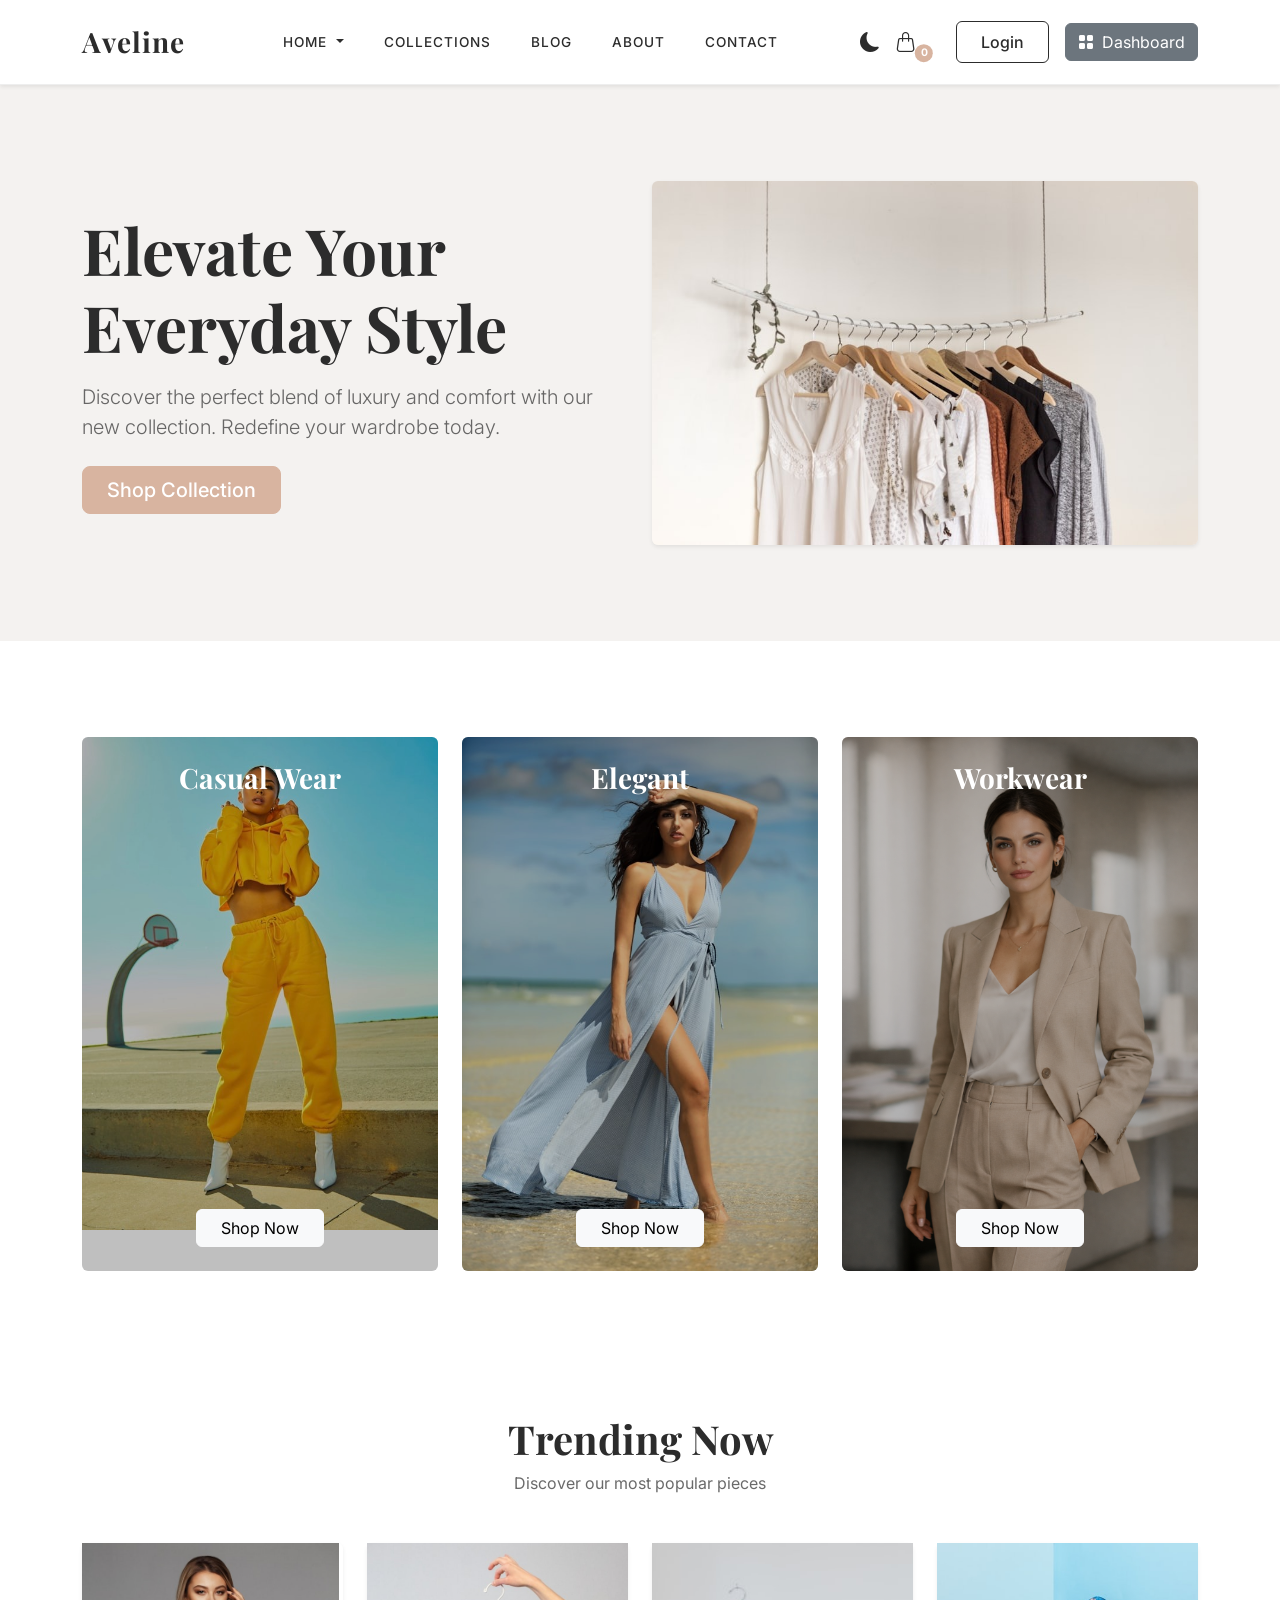
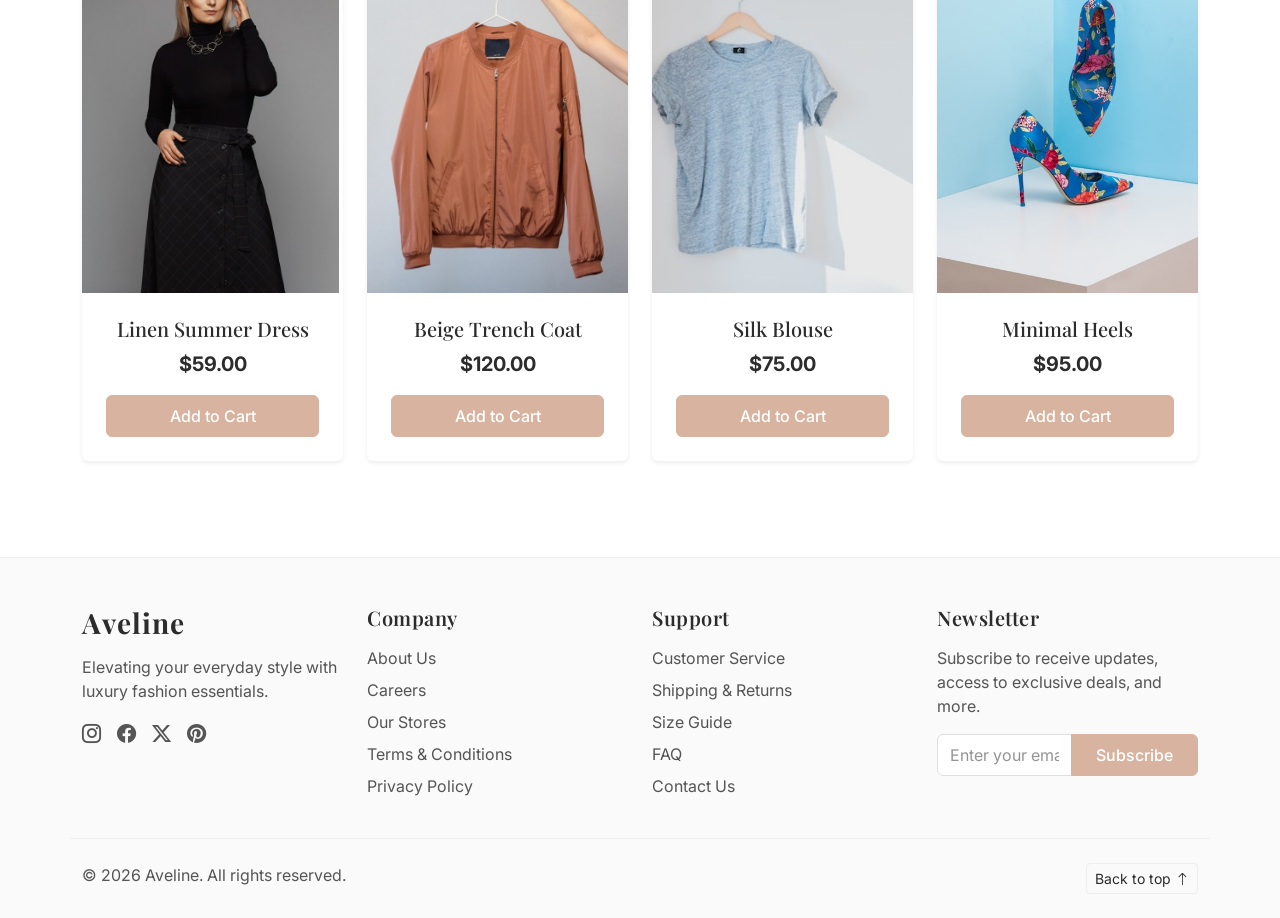
==== commit 8596e937: "login change" ====
--- a/index.html
+++ b/index.html
@@ -48,8 +48,7 @@
                 <li class="nav-item"><a class="nav-link" href="contact.html">Contact</a></li>
             </ul>
             <div class="d-flex flex-column gap-3">
-                <a href="login.html" class="btn btn-outline-primary w-100">Login</a>
-                <a href="register.html" class="btn btn-primary w-100">Register</a>
+                <a href="auth.html" class="btn btn-outline-primary w-100">Login</a>
                 <a href="dashboard.html" class="btn btn-secondary w-100 mt-2"><i
                         class="bi bi-grid-fill me-2"></i>Dashboard</a>
             </div>
@@ -113,8 +112,7 @@
                             </li>
                         </ul>
                     </div>
-                    <a href="login.html" class="btn btn-outline-primary ms-3">Login</a>
-                    <a href="register.html" class="btn btn-primary">Register</a>
+                    <a href="auth.html" class="btn btn-outline-primary ms-3">Login</a>
                     <a href="dashboard.html" class="btn btn-secondary d-flex align-items-center"><i
                             class="bi bi-grid-fill me-2"></i>Dashboard</a>
                 </div>
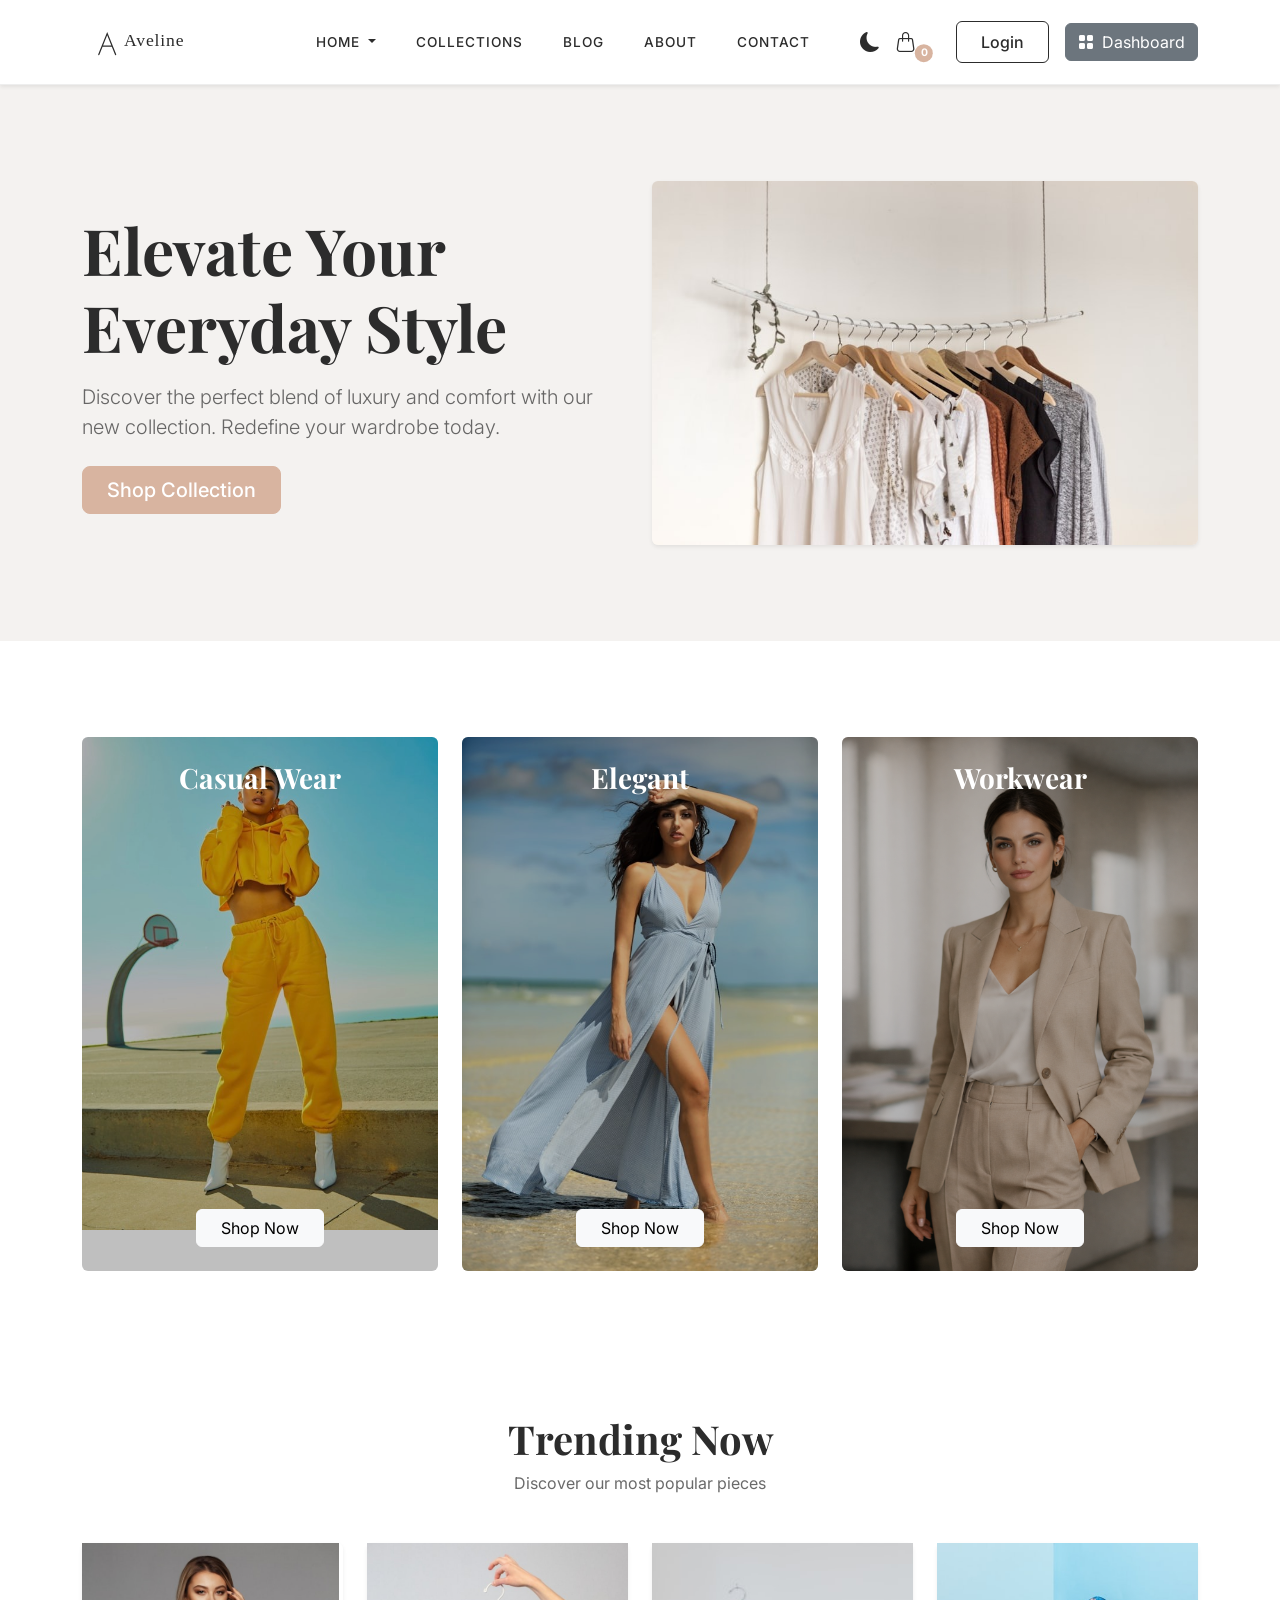
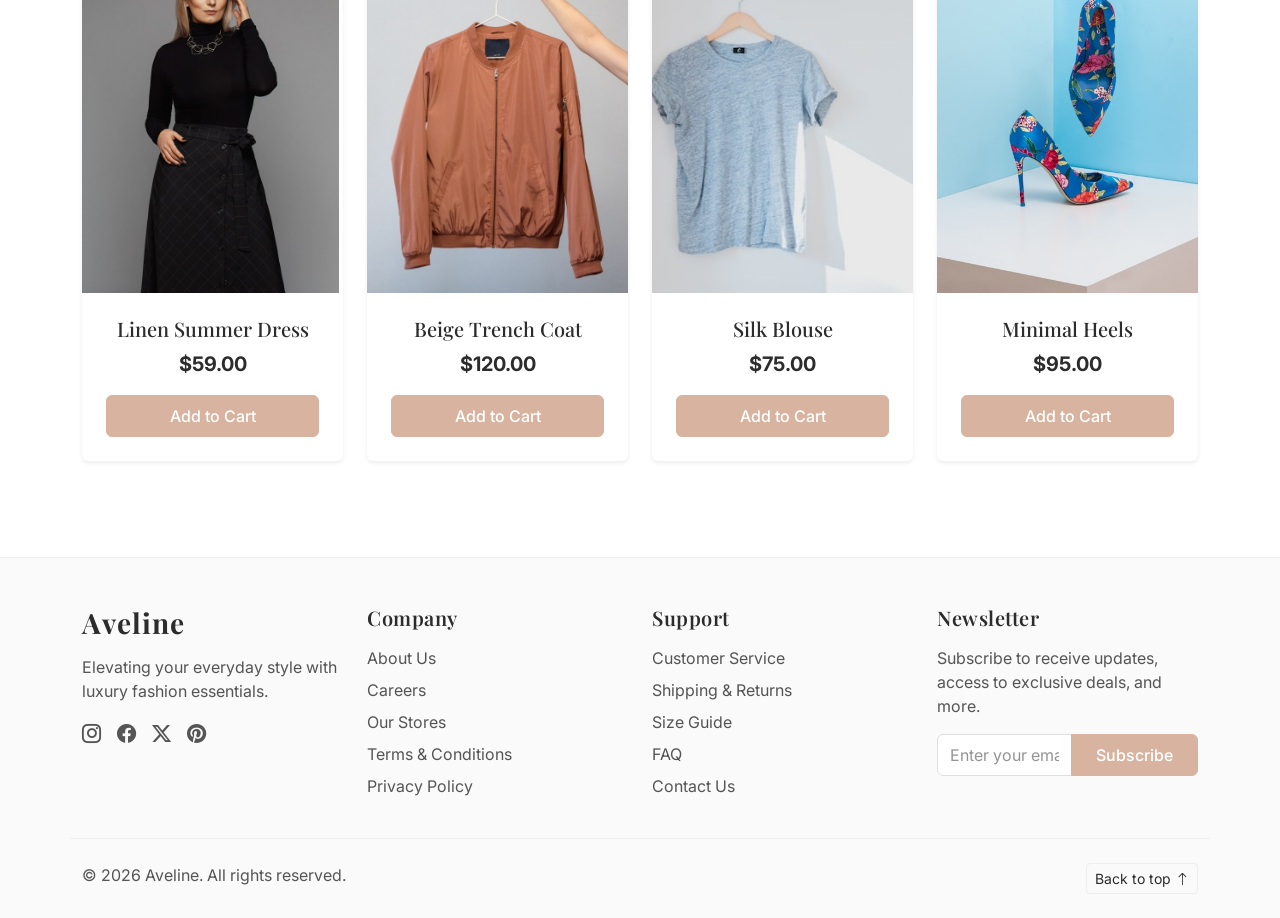
==== commit e96d9ac3: "logo n favicon" ====
--- a/index.html
+++ b/index.html
@@ -20,6 +20,10 @@
 
     <!-- Custom CSS -->
     <link rel="stylesheet" href="assets/css/style.css">
+    <!-- Favicon -->
+    <link rel="icon" href="assets/images/aveline-favicon.ico" sizes="any">
+    <link rel="icon" type="image/svg+xml" href="assets/images/aveline-favicon.svg">
+    <link rel="apple-touch-icon" href="assets/images/aveline-favicon.png">
 </head>
 
 <body>
@@ -60,7 +64,9 @@
         <!-- Desktop Navbar -->
         <nav class="navbar navbar-expand-lg d-none d-lg-flex py-3">
             <div class="container">
-                <a class="navbar-brand logo-text" href="index.html">Aveline</a>
+                <a class="navbar-brand" href="index.html">
+                    <img src="assets/images/aveline-logo.svg" alt="Aveline" class="site-logo">
+                </a>
 
                 <div class="collapse navbar-collapse justify-content-center">
                     <ul class="navbar-nav gap-4">
@@ -127,7 +133,9 @@
                     <span class="navbar-toggler-icon"></span>
                 </button>
 
-                <a class="navbar-brand logo-text mx-auto" href="index.html">Aveline</a>
+                <a class="navbar-brand mx-auto" href="index.html">
+                    <img src="assets/images/aveline-logo.svg" alt="Aveline" class="site-logo">
+                </a>
 
                 <div class="nav-actions d-flex align-items-center gap-3">
                     <button class="btn theme-toggle-btn p-0" aria-label="Toggle Theme">
--- a/assets/css/style.css
+++ b/assets/css/style.css
@@ -440,4 +440,9 @@
 
 body.dark-mode .dropdown-menu {
     background-color: var(--card-bg) !important;
+}
+
+.site-logo {
+    height: 42px;
+    width: auto;
 }
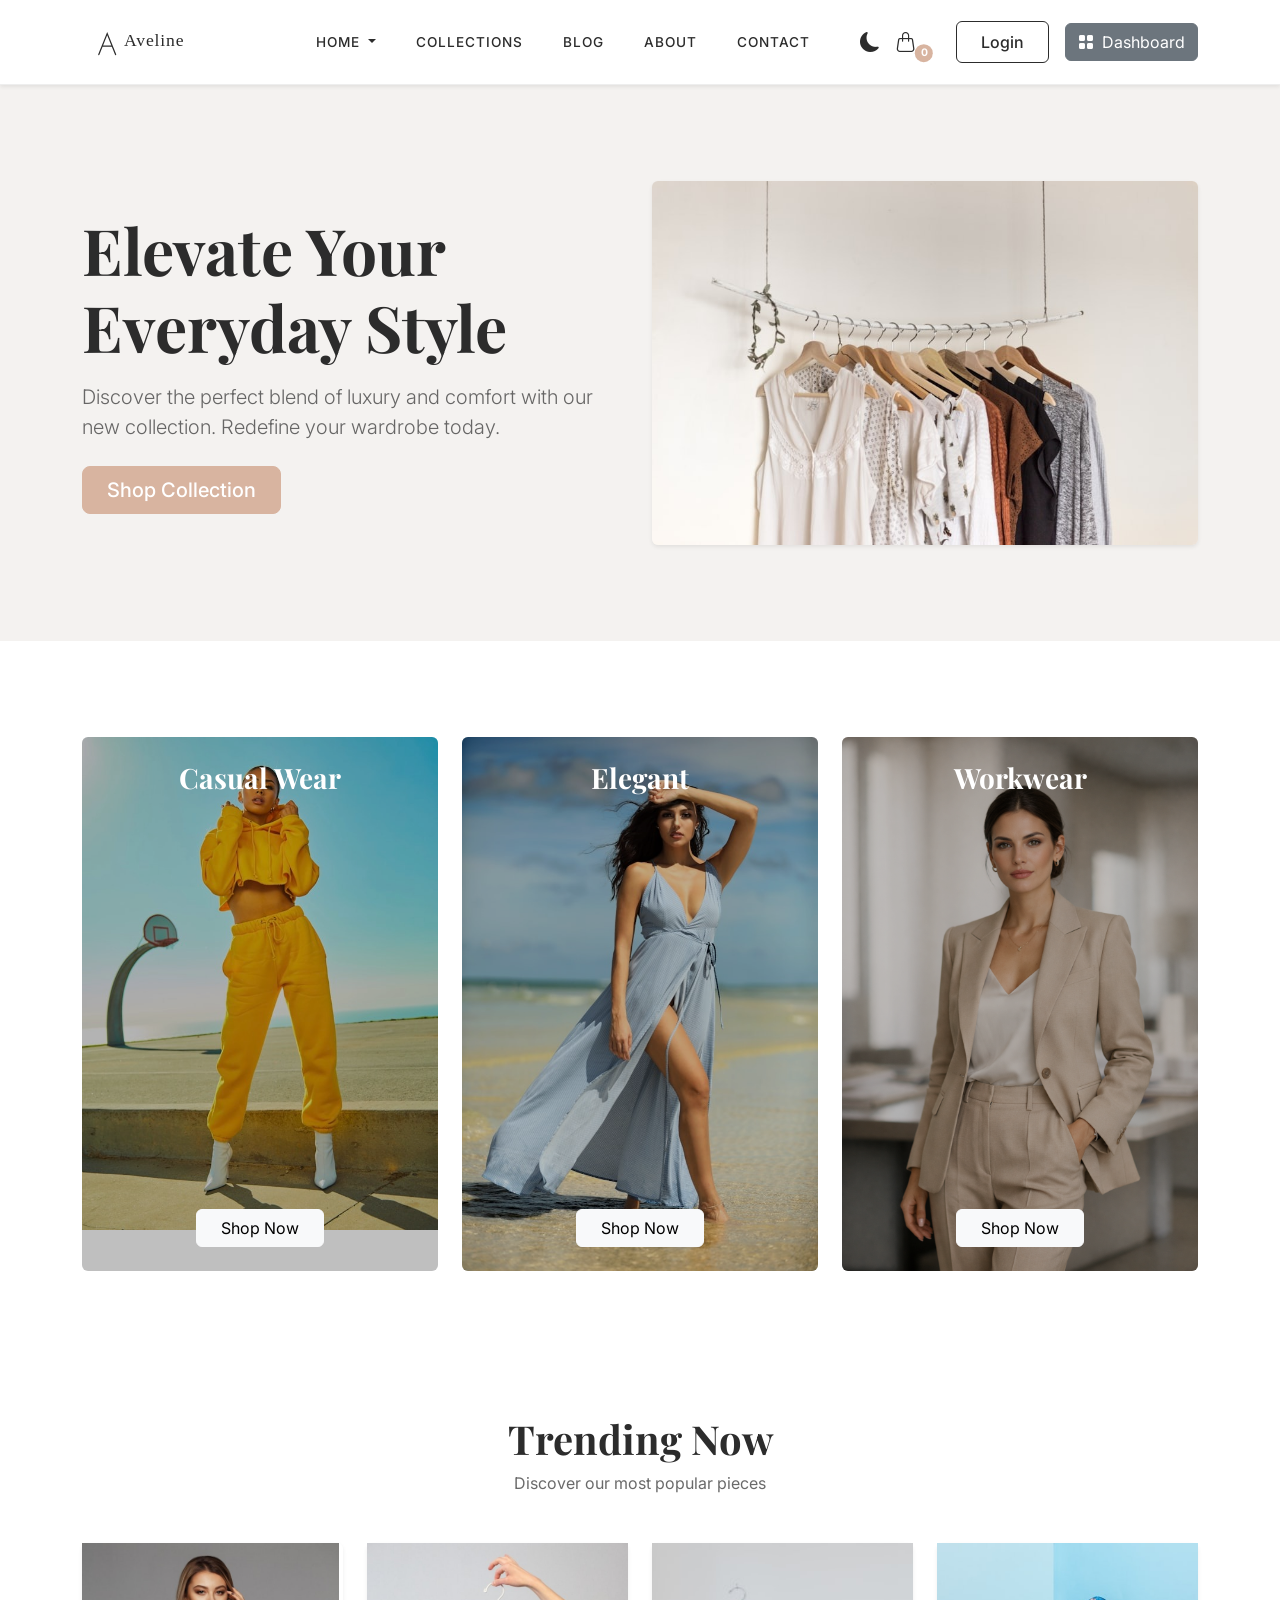
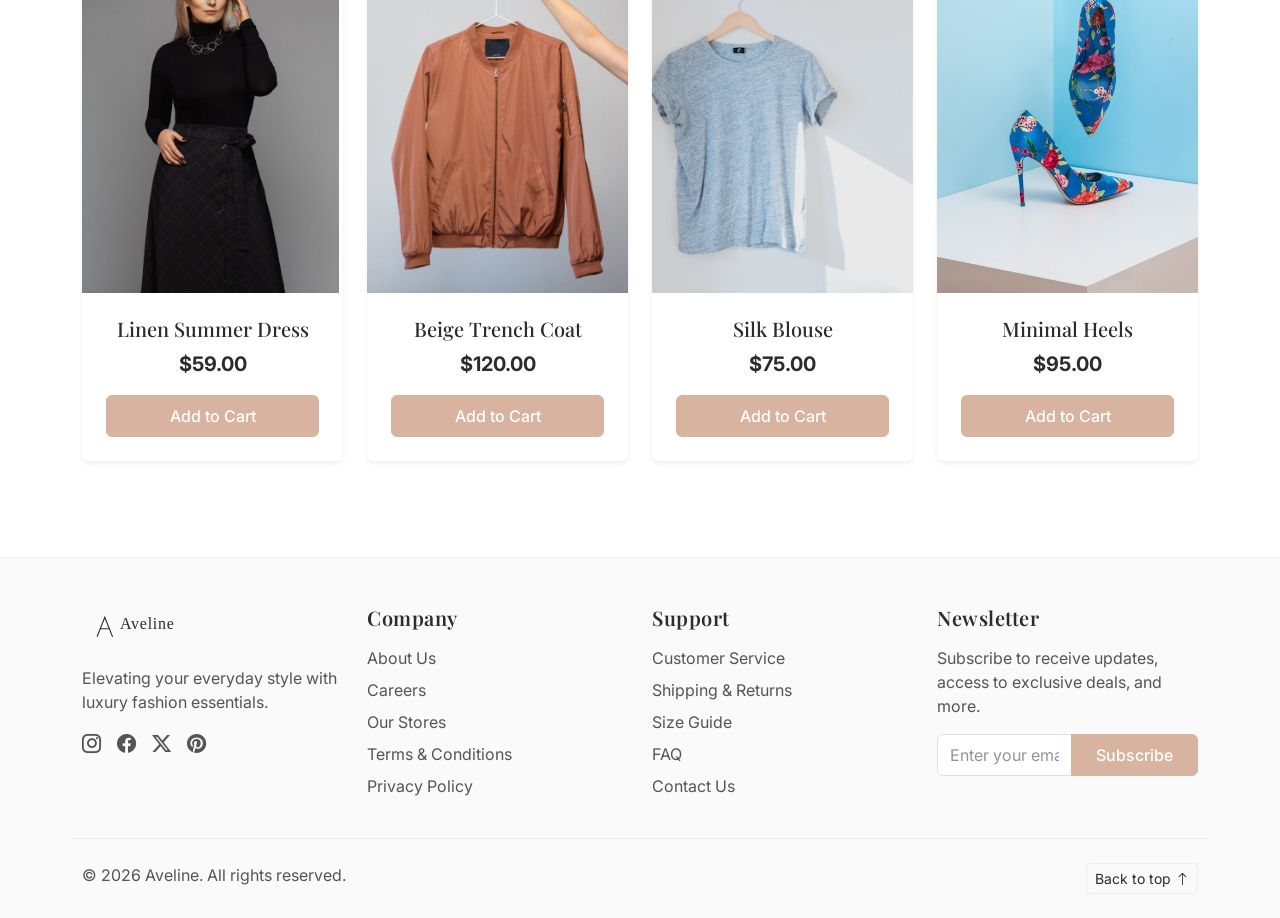
==== commit edfccd6a: "footer change" ====
--- a/index.html
+++ b/index.html
@@ -323,7 +323,9 @@
             <div class="row gy-4 mb-4">
                 <!-- Brand + Social -->
                 <div class="col-12 col-md-6 col-lg-3">
-                    <h3 class="logo-text mb-3">Aveline</h3>
+                    <a href="index.html" class="footer-logo mb-3 d-inline-block">
+                        <img src="assets/images/aveline-logo.svg" alt="Aveline" class="site-logo">
+                    </a>
                     <p class="mb-3 footer-text">Elevating your everyday style with luxury fashion essentials.</p>
                     <div class="d-flex gap-3 social-links">
                         <a href="#"><i class="bi bi-instagram"></i></a>
--- a/assets/css/style.css
+++ b/assets/css/style.css
@@ -445,4 +445,10 @@
 .site-logo {
     height: 42px;
     width: auto;
+}
+
+/* Footer Logo */
+.footer-logo img {
+    height: 38px;
+    width: auto;
 }
